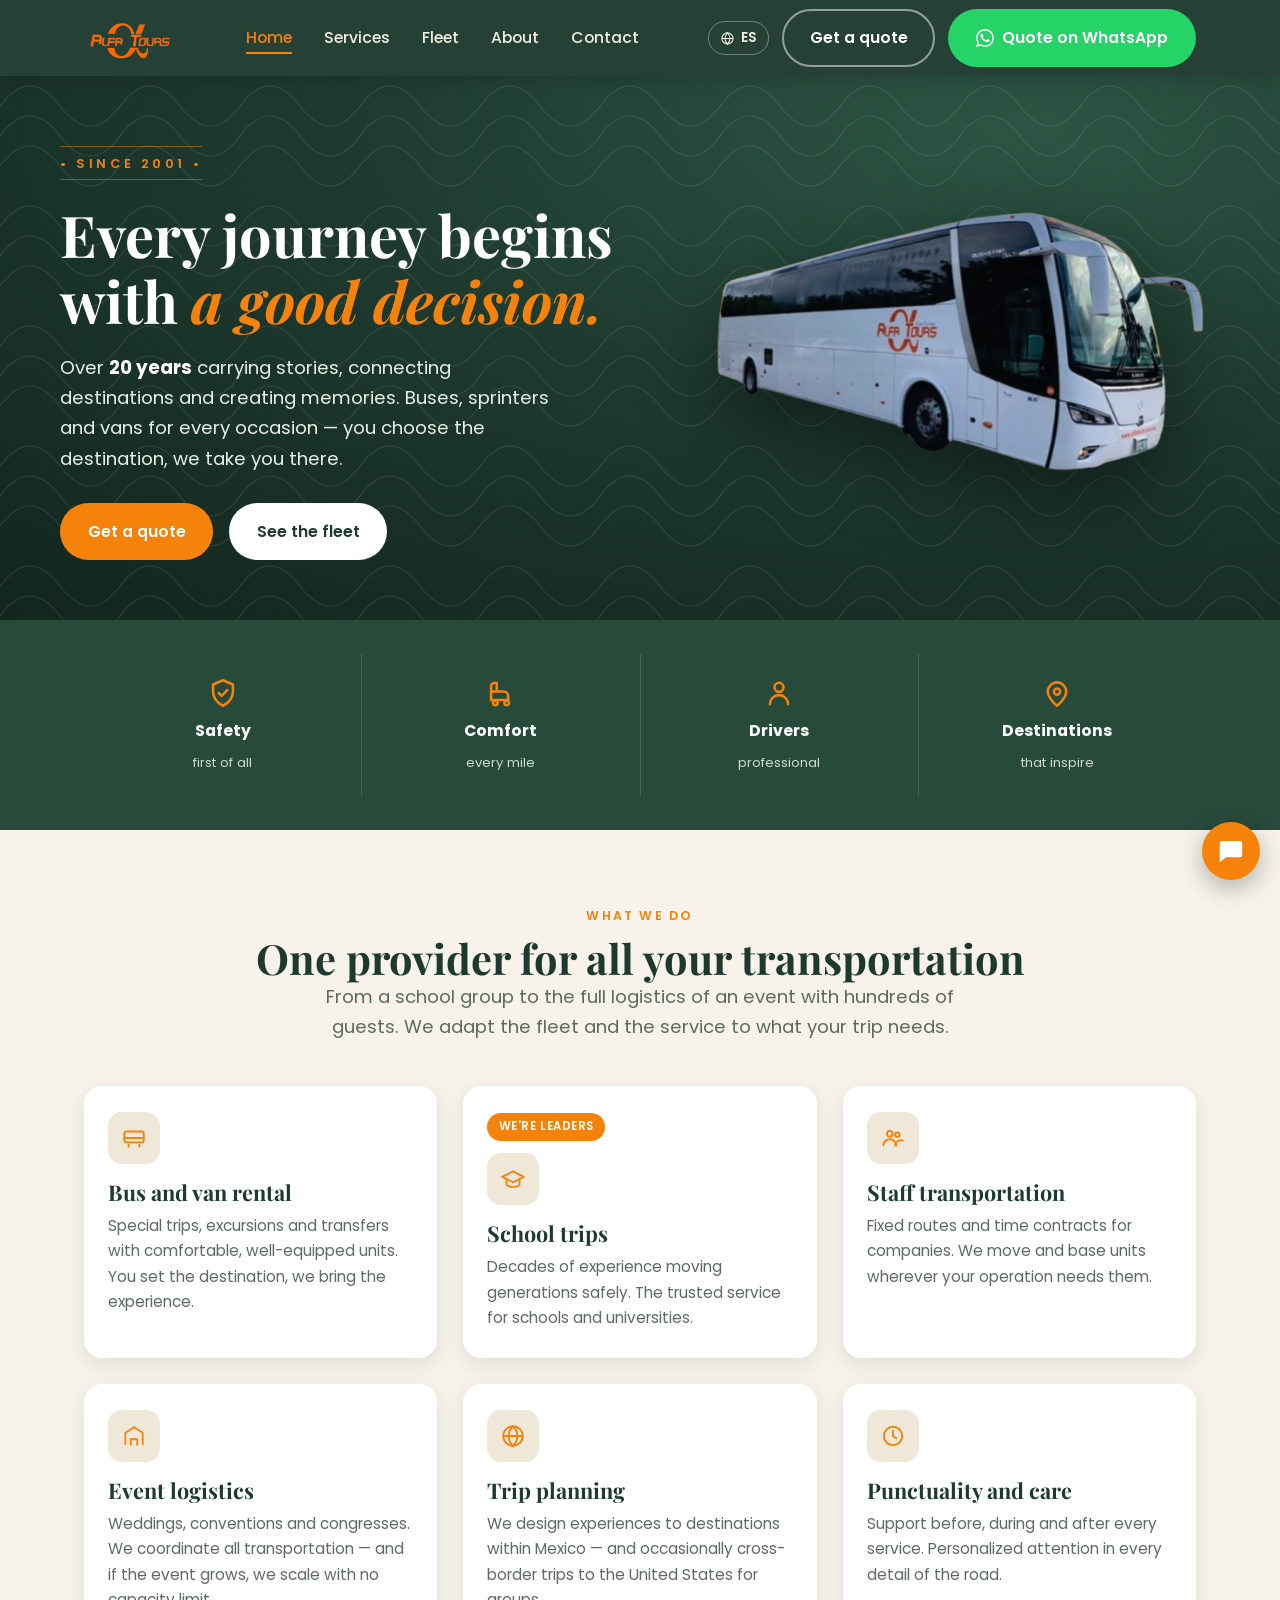
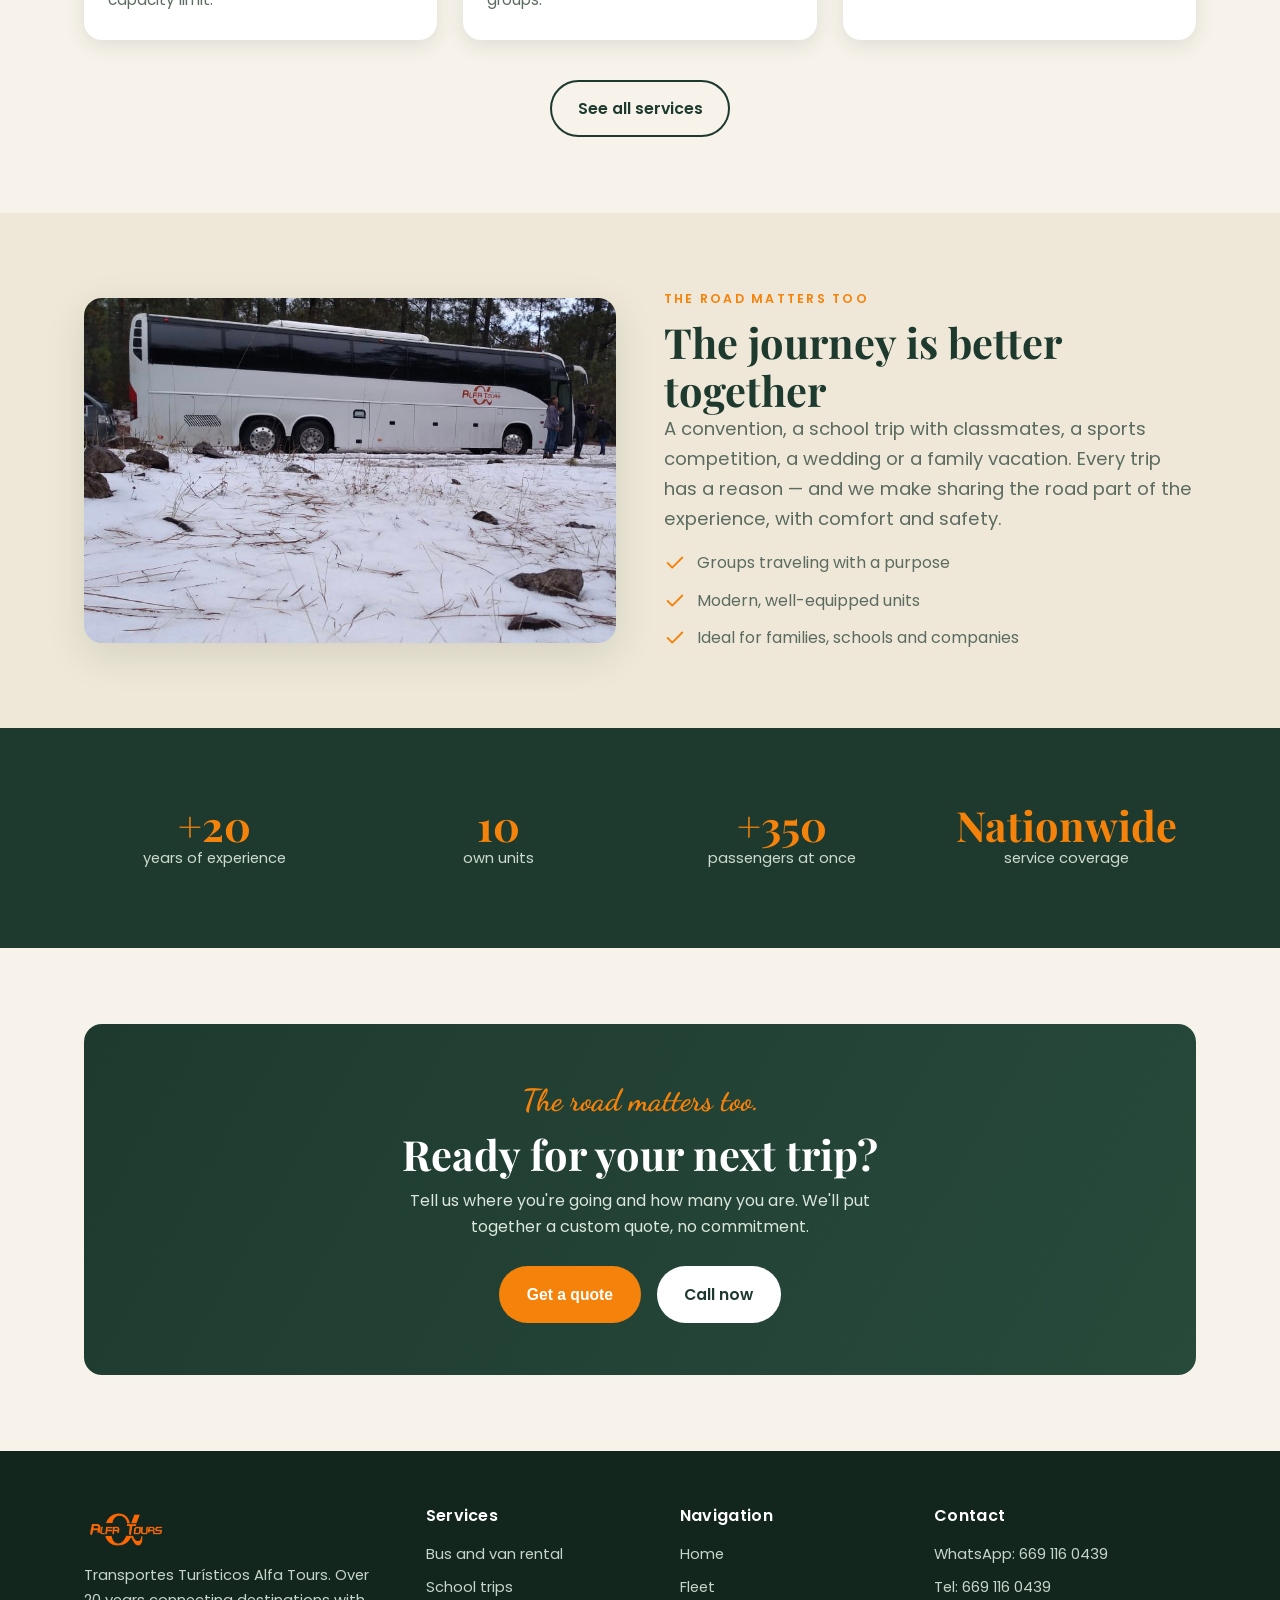
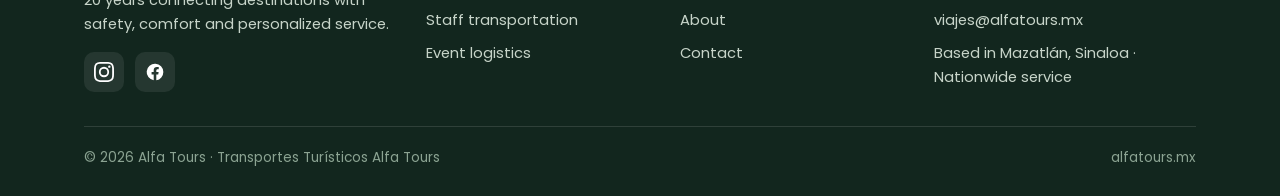
==== en/index.html @ e8067bbb "Versión en inglés del sitio con selector ES/EN y chatbot bilingüe" ====
<!DOCTYPE html>
<html lang="en">
<head>
<meta charset="UTF-8">
<meta name="viewport" content="width=device-width, initial-scale=1.0">
<title>Alfa Tours | Bus and van rental for trips across Mexico</title>
<meta name="description" content="Alfa Tours — over 20 years renting buses, sprinters and vans for special trips, school trips, events and staff transportation. Service across Mexico. Get a quote on WhatsApp.">
<meta name="keywords" content="bus rental, van rental, school trips, staff transportation, Mazatlán buses, tourist transport, event logistics">
<link rel="canonical" href="https://alfatours.mx/en/">
<link rel="alternate" hreflang="es" href="https://alfatours.mx/">
<link rel="alternate" hreflang="en" href="https://alfatours.mx/en/">
<link rel="alternate" hreflang="x-default" href="https://alfatours.mx/">
<meta property="og:title" content="Alfa Tours | Tourist transport and bus rental">
<meta property="og:description" content="Over 20 years carrying stories, connecting destinations and creating memories. Buses, sprinters and vans for every occasion.">
<meta property="og:type" content="website">
<meta property="og:url" content="https://alfatours.mx/en/">
<meta property="og:image" content="https://alfatours.mx/img/logo.png">
<link rel="icon" href="../img/favicon.svg" type="image/svg+xml">
<link rel="preconnect" href="https://fonts.googleapis.com">
<link rel="preconnect" href="https://fonts.gstatic.com" crossorigin>
<link href="https://fonts.googleapis.com/css2?family=Playfair+Display:ital,wght@0,500;0,700;0,800;1,600&family=Poppins:wght@400;500;600;700&family=Dancing+Script:wght@600;700&display=swap" rel="stylesheet">
<link rel="stylesheet" href="../css/styles.css">
<script type="application/ld+json">
{
  "@context":"https://schema.org",
  "@type":"TravelAgency",
  "name":"Alfa Tours",
  "alternateName":"Transportes Turísticos Alfa Tours",
  "url":"https://alfatours.mx/en/",
  "logo":"https://alfatours.mx/img/logo.png",
  "image":"https://alfatours.mx/img/logo.png",
  "description":"Bus, sprinter and van rental for special trips, school trips, events and staff transportation. Service across Mexico.",
  "telephone":"+52-669-116-0439",
  "foundingDate":"2001",
  "areaServed":"MX",
  "inLanguage":"en",
  "address":{"@type":"PostalAddress","addressLocality":"Mazatlán","addressRegion":"Sinaloa","addressCountry":"MX"},
  "sameAs":["https://www.instagram.com/viajesalfatours/","https://www.facebook.com/alfatoursmazatlan/"]
}
</script>
</head>
<body>

<!-- ================= HEADER ================= -->
<header class="header">
  <div class="container nav">
    <a href="index.html" class="nav__logo"><img src="../img/logo.png" alt="Alfa Tours"></a>
    <ul class="nav__links">
      <li><a href="index.html" class="active">Home</a></li>
      <li><a href="services.html">Services</a></li>
      <li><a href="fleet.html">Fleet</a></li>
      <li><a href="about.html">About</a></li>
      <li><a href="contact.html">Contact</a></li>
    </ul>
    <div class="nav__cta">
      <a href="../index.html" class="nav__lang" hreflang="es" aria-label="Cambiar a español"><svg viewBox="0 0 24 24"><circle cx="12" cy="12" r="9"/><path d="M3 12h18M12 3c2.5 2.4 4 5.6 4 9s-1.5 6.6-4 9c-2.5-2.4-4-5.6-4-9s1.5-6.6 4-9z" stroke-linejoin="round"/></svg> ES</a>
      <a href="contact.html#quote" class="btn btn--ghost" style="color:#fff;border-color:rgba(255,255,255,.5)">Get a quote</a>
      <a href="#" class="btn btn--wa" data-af-cotizar>
        <svg viewBox="0 0 24 24" fill="currentColor"><path d="M.057 24l1.687-6.163a11.867 11.867 0 01-1.587-5.945C.16 5.335 5.495 0 12.05 0a11.82 11.82 0 018.413 3.488 11.82 11.82 0 013.48 8.414c-.003 6.557-5.338 11.892-11.893 11.892a11.9 11.9 0 01-5.688-1.448L.057 24zm6.597-3.807c1.676.995 3.276 1.591 5.392 1.592 5.448 0 9.886-4.434 9.889-9.885.002-5.462-4.415-9.89-9.881-9.892-5.452 0-9.887 4.434-9.889 9.884a9.86 9.86 0 001.599 5.379l-.999 3.648 3.9-1.026zm11.387-5.464c-.074-.124-.272-.198-.57-.347-.297-.149-1.758-.868-2.031-.967-.272-.099-.47-.149-.669.149-.198.297-.767.967-.94 1.165-.173.198-.347.223-.644.074-.297-.149-1.255-.462-2.39-1.475-.883-.788-1.48-1.761-1.653-2.059-.173-.297-.018-.458.13-.606.134-.133.297-.347.446-.521.151-.172.2-.296.3-.495.099-.198.05-.372-.025-.521-.075-.148-.669-1.611-.916-2.206-.242-.579-.487-.501-.669-.51l-.57-.01c-.198 0-.52.074-.792.372-.272.297-1.04 1.016-1.04 2.479 0 1.462 1.065 2.875 1.213 3.074.149.198 2.095 3.2 5.076 4.487.709.306 1.263.489 1.694.626.712.226 1.36.194 1.872.118.571-.085 1.758-.719 2.006-1.413.248-.694.248-1.29.173-1.414z"/></svg>
        Quote on WhatsApp
      </a>
    </div>
    <button class="nav__toggle" aria-label="Menu"><span></span><span></span><span></span></button>
  </div>
</header>

<!-- ================= HERO ================= -->
<section class="hero">
  <div class="hero__topo"></div>
  <div class="container hero__inner">
    <div class="hero__text">
      <span class="hero__since">• SINCE 2001 •</span>
      <h1>Every journey begins with <em>a good decision.</em></h1>
      <p class="hero__desc">Over <b>20 years</b> carrying stories, connecting destinations and creating memories. Buses, sprinters and vans for every occasion — you choose the destination, we take you there.</p>
      <div class="hero__cta">
        <a href="#" class="btn btn--primary" data-af-cotizar>Get a quote</a>
        <a href="fleet.html" class="btn btn--light">See the fleet</a>
      </div>
    </div>
    <div class="hero__img">
      <img src="../img/mercedes-side.png" alt="Alfa Tours Mercedes-Benz Gran Turismo coach">
    </div>
  </div>
</section>

<!-- ================= PILLARS ================= -->
<section class="pillars">
  <div class="container">
    <div class="pillars__grid">
      <div class="pillar">
        <svg viewBox="0 0 24 24" fill="none" stroke-width="1.8"><path d="M12 3l7 3v5c0 4.5-3 8-7 10-4-2-7-5.5-7-10V6l7-3z" stroke-linejoin="round"/><path d="M9 12l2 2 4-4" stroke-linecap="round" stroke-linejoin="round"/></svg>
        <b>Safety</b><span>first of all</span>
      </div>
      <div class="pillar">
        <svg viewBox="0 0 24 24" fill="none" stroke-width="1.8"><path d="M5 11V7a2 2 0 012-2h2v6M5 11h9a3 3 0 013 3v3H5v-6z" stroke-linejoin="round"/><circle cx="8" cy="19" r="1.6"/><circle cx="16" cy="19" r="1.6"/></svg>
        <b>Comfort</b><span>every mile</span>
      </div>
      <div class="pillar">
        <svg viewBox="0 0 24 24" fill="none" stroke-width="1.8"><circle cx="12" cy="8" r="3.2"/><path d="M5.5 20a6.5 6.5 0 0113 0" stroke-linecap="round"/></svg>
        <b>Drivers</b><span>professional</span>
      </div>
      <div class="pillar">
        <svg viewBox="0 0 24 24" fill="none" stroke-width="1.8"><path d="M12 21s-6.5-5.2-6.5-10A6.5 6.5 0 0112 4.5 6.5 6.5 0 0118.5 11c0 4.8-6.5 10-6.5 10z" stroke-linejoin="round"/><circle cx="12" cy="11" r="2.2"/></svg>
        <b>Destinations</b><span>that inspire</span>
      </div>
    </div>
  </div>
</section>

<!-- ================= SERVICES ================= -->
<section class="section">
  <div class="container">
    <div class="center" style="margin-bottom:44px">
      <span class="eyebrow">What we do</span>
      <h2>One provider for all your transportation</h2>
      <p class="lead">From a school group to the full logistics of an event with hundreds of guests. We adapt the fleet and the service to what your trip needs.</p>
    </div>
    <div class="grid grid--3">
      <article class="card">
        <div class="card__body">
          <div class="card__icon"><svg viewBox="0 0 24 24" fill="none" stroke-width="1.7"><rect x="3" y="6" width="18" height="10" rx="2"/><path d="M3 12h18M7 20v-2M17 20v-2" stroke-linecap="round"/></svg></div>
          <h3>Bus and van rental</h3>
          <p>Special trips, excursions and transfers with comfortable, well-equipped units. You set the destination, we bring the experience.</p>
        </div>
      </article>
      <article class="card">
        <div class="card__body">
          <span class="card__tag">We're leaders</span>
          <div class="card__icon"><svg viewBox="0 0 24 24" fill="none" stroke-width="1.7"><path d="M22 10L12 5 2 10l10 5 10-5z" stroke-linejoin="round"/><path d="M6 12v5c0 1 2.7 2.5 6 2.5s6-1.5 6-2.5v-5" stroke-linecap="round"/></svg></div>
          <h3>School trips</h3>
          <p>Decades of experience moving generations safely. The trusted service for schools and universities.</p>
        </div>
      </article>
      <article class="card">
        <div class="card__body">
          <div class="card__icon"><svg viewBox="0 0 24 24" fill="none" stroke-width="1.7"><circle cx="9" cy="8" r="2.6"/><circle cx="16" cy="9" r="2.1"/><path d="M3 19a6 6 0 0112 0M14 19a5 5 0 017-4.6" stroke-linecap="round"/></svg></div>
          <h3>Staff transportation</h3>
          <p>Fixed routes and time contracts for companies. We move and base units wherever your operation needs them.</p>
        </div>
      </article>
      <article class="card">
        <div class="card__body">
          <div class="card__icon"><svg viewBox="0 0 24 24" fill="none" stroke-width="1.7"><path d="M4 20V9l8-5 8 5v11" stroke-linejoin="round"/><path d="M9 20v-5h6v5M12 4v0" stroke-linecap="round"/></svg></div>
          <h3>Event logistics</h3>
          <p>Weddings, conventions and congresses. We coordinate all transportation — and if the event grows, we scale with no capacity limit.</p>
        </div>
      </article>
      <article class="card">
        <div class="card__body">
          <div class="card__icon"><svg viewBox="0 0 24 24" fill="none" stroke-width="1.7"><circle cx="12" cy="12" r="9"/><path d="M3 12h18M12 3c2.6 2.4 4 5.6 4 9s-1.4 6.6-4 9c-2.6-2.4-4-5.6-4-9s1.4-6.6 4-9z" stroke-linejoin="round"/></svg></div>
          <h3>Trip planning</h3>
          <p>We design experiences to destinations within Mexico — and occasionally cross-border trips to the United States for groups.</p>
        </div>
      </article>
      <article class="card">
        <div class="card__body">
          <div class="card__icon"><svg viewBox="0 0 24 24" fill="none" stroke-width="1.7"><circle cx="12" cy="12" r="8.5"/><path d="M12 7v5l3 2" stroke-linecap="round"/></svg></div>
          <h3>Punctuality and care</h3>
          <p>Support before, during and after every service. Personalized attention in every detail of the road.</p>
        </div>
      </article>
    </div>
    <div class="center" style="margin-top:40px">
      <a href="services.html" class="btn btn--ghost">See all services</a>
    </div>
  </div>
</section>

<!-- ================= SPLIT EXPERIENCE ================= -->
<section class="section bg-crema">
  <div class="container split">
    <div class="split__media"><img src="../img/coach-snow.jpg" alt="Alfa Tours coach on a mountain trip"></div>
    <div>
      <span class="eyebrow">The road matters too</span>
      <h2>The journey is better together</h2>
      <p class="lead">A convention, a school trip with classmates, a sports competition, a wedding or a family vacation. Every trip has a reason — and we make sharing the road part of the experience, with comfort and safety.</p>
      <ul class="checks">
        <li><svg viewBox="0 0 24 24" fill="none" stroke-width="2"><path d="M20 6L9 17l-5-5" stroke-linecap="round" stroke-linejoin="round"/></svg> Groups traveling with a purpose</li>
        <li><svg viewBox="0 0 24 24" fill="none" stroke-width="2"><path d="M20 6L9 17l-5-5" stroke-linecap="round" stroke-linejoin="round"/></svg> Modern, well-equipped units</li>
        <li><svg viewBox="0 0 24 24" fill="none" stroke-width="2"><path d="M20 6L9 17l-5-5" stroke-linecap="round" stroke-linejoin="round"/></svg> Ideal for families, schools and companies</li>
      </ul>
    </div>
  </div>
</section>

<!-- ================= STATS ================= -->
<section class="section bg-verde">
  <div class="container stats">
    <div class="stat"><b>+20</b><span>years of experience</span></div>
    <div class="stat"><b>10</b><span>own units</span></div>
    <div class="stat"><b>+350</b><span>passengers at once</span></div>
    <div class="stat"><b>Nationwide</b><span>service coverage</span></div>
  </div>
</section>

<!-- ================= CTA ================= -->
<section class="section">
  <div class="container">
    <div class="cta-band">
      <span class="script">The road matters too.</span>
      <h2 style="margin-top:.3rem">Ready for your next trip?</h2>
      <p>Tell us where you're going and how many you are. We'll put together a custom quote, no commitment.</p>
      <div class="hero__cta">
        <button type="button" class="btn btn--primary" data-af-cotizar>Get a quote</button>
        <a href="tel:+526691160439" class="btn btn--light">Call now</a>
      </div>
    </div>
  </div>
</section>

<!-- ================= FOOTER ================= -->
<footer class="footer">
  <div class="container">
    <div class="footer__grid">
      <div>
        <img src="../img/logo.png" alt="Alfa Tours">
        <p>Transportes Turísticos Alfa Tours. Over 20 years connecting destinations with safety, comfort and personalized service.</p>
        <div class="footer__socials">
          <a href="https://www.instagram.com/viajesalfatours/" target="_blank" rel="noopener" aria-label="Instagram"><svg viewBox="0 0 24 24"><path d="M12 2.163c3.204 0 3.584.012 4.85.07 3.252.148 4.771 1.691 4.919 4.919.058 1.265.069 1.645.069 4.849 0 3.205-.012 3.584-.069 4.849-.149 3.225-1.664 4.771-4.919 4.919-1.266.058-1.644.07-4.85.07-3.204 0-3.584-.012-4.849-.07-3.26-.149-4.771-1.699-4.919-4.92-.058-1.265-.07-1.644-.07-4.849 0-3.204.013-3.583.07-4.849.149-3.227 1.664-4.771 4.919-4.919 1.266-.057 1.645-.069 4.849-.069zm0-2.163C8.741 0 8.332.014 7.052.072 2.695.272.273 2.69.073 7.052.014 8.333 0 8.741 0 12c0 3.259.014 3.668.072 4.948.2 4.358 2.618 6.78 6.98 6.98C8.333 23.986 8.741 24 12 24c3.259 0 3.668-.014 4.948-.072 4.354-.2 6.782-2.618 6.979-6.98.059-1.28.073-1.689.073-4.948 0-3.259-.014-3.667-.072-4.947-.196-4.354-2.617-6.78-6.979-6.98C15.668.014 15.259 0 12 0zm0 5.838a6.162 6.162 0 100 12.324 6.162 6.162 0 000-12.324zM12 16a4 4 0 110-8 4 4 0 010 8zm6.406-11.845a1.44 1.44 0 100 2.881 1.44 1.44 0 000-2.881z"/></svg></a>
          <a href="https://www.facebook.com/alfatoursmazatlan/" target="_blank" rel="noopener" aria-label="Facebook"><svg viewBox="0 0 24 24"><path d="M22 12a10 10 0 10-11.56 9.88v-6.99H7.9V12h2.54V9.8c0-2.5 1.49-3.89 3.78-3.89 1.09 0 2.24.2 2.24.2v2.46h-1.26c-1.24 0-1.63.77-1.63 1.56V12h2.78l-.44 2.89h-2.34v6.99A10 10 0 0022 12z"/></svg></a>
        </div>
      </div>
      <div>
        <h4>Services</h4>
        <ul>
          <li><a href="services.html">Bus and van rental</a></li>
          <li><a href="services.html">School trips</a></li>
          <li><a href="services.html">Staff transportation</a></li>
          <li><a href="services.html">Event logistics</a></li>
        </ul>
      </div>
      <div>
        <h4>Navigation</h4>
        <ul>
          <li><a href="index.html">Home</a></li>
          <li><a href="fleet.html">Fleet</a></li>
          <li><a href="about.html">About</a></li>
          <li><a href="contact.html">Contact</a></li>
        </ul>
      </div>
      <div>
        <h4>Contact</h4>
        <ul>
          <li><a href="https://wa.me/526691160439" target="_blank" rel="noopener">WhatsApp: 669 116 0439</a></li>
          <li><a href="tel:+526691160439">Tel: 669 116 0439</a></li>
          <li><a href="mailto:viajes@alfatours.mx">viajes@alfatours.mx</a></li>
          <li>Based in Mazatlán, Sinaloa · Nationwide service</li>
        </ul>
      </div>
    </div>
    <div class="footer__bottom">
      <span>© <span class="js-year">2026</span> Alfa Tours · Transportes Turísticos Alfa Tours</span>
      <span>alfatours.mx</span>
    </div>
  </div>
</footer>

<a href="https://wa.me/526691160439?text=Hi%20Alfa%20Tours%2C%20I%20would%20like%20a%20quote" class="wa-float" target="_blank" rel="noopener" aria-label="WhatsApp">
  <svg viewBox="0 0 24 24"><path d="M.057 24l1.687-6.163a11.867 11.867 0 01-1.587-5.945C.16 5.335 5.495 0 12.05 0a11.82 11.82 0 018.413 3.488 11.82 11.82 0 013.48 8.414c-.003 6.557-5.338 11.892-11.893 11.892a11.9 11.9 0 01-5.688-1.448L.057 24zm6.597-3.807c1.676.995 3.276 1.591 5.392 1.592 5.448 0 9.886-4.434 9.889-9.885.002-5.462-4.415-9.89-9.881-9.892-5.452 0-9.887 4.434-9.889 9.884a9.86 9.86 0 001.599 5.379l-.999 3.648 3.9-1.026zm11.387-5.464c-.074-.124-.272-.198-.57-.347-.297-.149-1.758-.868-2.031-.967-.272-.099-.47-.149-.669.149-.198.297-.767.967-.94 1.165-.173.198-.347.223-.644.074-.297-.149-1.255-.462-2.39-1.475-.883-.788-1.48-1.761-1.653-2.059-.173-.297-.018-.458.13-.606.134-.133.297-.347.446-.521.151-.172.2-.296.3-.495.099-.198.05-.372-.025-.521-.075-.148-.669-1.611-.916-2.206-.242-.579-.487-.501-.669-.51l-.57-.01c-.198 0-.52.074-.792.372-.272.297-1.04 1.016-1.04 2.479 0 1.462 1.065 2.875 1.213 3.074.149.198 2.095 3.2 5.076 4.487.709.306 1.263.489 1.694.626.712.226 1.36.194 1.872.118.571-.085 1.758-.719 2.006-1.413.248-.694.248-1.29.173-1.414z"/></svg>
</a>

<script src="../js/main.js"></script>
</body>
</html>
---- css/styles.css ----
/* =========================================================
   ALFA TOURS — Hoja de estilos principal
   Paleta: Verde bosque + Crema + Naranja (acento)
   ========================================================= */

:root{
  --verde:      #1E3A2F;   /* verde bosque principal */
  --verde-2:    #274a3b;   /* verde secundario */
  --verde-3:    #12261e;   /* verde muy oscuro (footer) */
  --naranja:    #F5820A;   /* naranja de marca (logo) */
  --naranja-2:  #d96f00;   /* naranja hover */
  --crema:      #F7F3EA;   /* crema/hueso fondo */
  --crema-2:    #efe8d8;   /* crema más cálido */
  --tinta:      #23291f;   /* texto principal */
  --gris:       #5c6b60;   /* texto secundario */
  --blanco:     #ffffff;
  --sombra:     0 12px 40px rgba(18,38,30,.12);
  --sombra-sm:  0 6px 20px rgba(18,38,30,.10);
  --radio:      18px;
  --radio-sm:   12px;
  --ancho:      1160px;
  --serif:      "Playfair Display", Georgia, serif;
  --sans:       "Poppins", system-ui, -apple-system, "Segoe UI", sans-serif;
  --script:     "Dancing Script", cursive;
}

*{box-sizing:border-box;margin:0;padding:0}
html{scroll-behavior:smooth}
body{
  font-family:var(--sans);
  color:var(--tinta);
  background:var(--crema);
  line-height:1.65;
  font-size:16px;
  -webkit-font-smoothing:antialiased;
}
img{max-width:100%;display:block}
a{color:inherit;text-decoration:none}

h1,h2,h3,h4{font-family:var(--serif);line-height:1.15;font-weight:700;color:var(--verde)}
h1{font-size:clamp(2.1rem,5vw,3.6rem)}
h2{font-size:clamp(1.7rem,3.6vw,2.6rem)}
h3{font-size:1.35rem}
p{margin-bottom:1rem}
.container{max-width:var(--ancho);margin:0 auto;padding:0 24px}
.section{padding:76px 0}
.section--tight{padding:52px 0}
.center{text-align:center}
.lead{font-size:1.14rem;color:var(--gris);max-width:60ch}
.center .lead{margin-left:auto;margin-right:auto}
.eyebrow{
  font-family:var(--sans);font-weight:600;letter-spacing:.18em;text-transform:uppercase;
  font-size:.78rem;color:var(--naranja);margin-bottom:.5rem;display:block;
}
.script{font-family:var(--script);color:var(--naranja);font-size:1.9rem;font-weight:700}
.orange{color:var(--naranja)}

/* ---------- Botones ---------- */
.btn{
  display:inline-flex;align-items:center;gap:.55rem;
  font-weight:600;font-size:.98rem;
  padding:.85rem 1.6rem;border-radius:999px;border:2px solid transparent;
  cursor:pointer;transition:.2s ease;white-space:nowrap;
}
.btn--primary{background:var(--naranja);color:#fff}
.btn--primary:hover{background:var(--naranja-2);transform:translateY(-2px)}
.btn--ghost{background:transparent;color:var(--verde);border-color:var(--verde)}
.btn--ghost:hover{background:var(--verde);color:#fff}
.btn--light{background:#fff;color:var(--verde)}
.btn--light:hover{background:var(--crema-2)}
.btn--wa{background:#25D366;color:#fff}
.btn--wa:hover{background:#1eb457;transform:translateY(-2px)}
.btn svg{width:18px;height:18px}

/* ---------- Header ---------- */
.header{
  position:sticky;top:0;z-index:50;background:rgba(30,58,47,.97);
  backdrop-filter:blur(6px);box-shadow:0 2px 18px rgba(0,0,0,.16);
}
.nav{display:flex;align-items:center;justify-content:space-between;height:76px}
.nav__logo img{height:44px;width:auto}
.nav__links{display:flex;align-items:center;gap:2rem;list-style:none}
.nav__links a{color:#f3efe4;font-weight:500;font-size:.98rem;transition:.2s;position:relative}
.nav__links a:hover,.nav__links a.active{color:var(--naranja)}
.nav__links a.active::after{
  content:"";position:absolute;left:0;bottom:-6px;width:100%;height:2px;background:var(--naranja)
}
.nav__cta{display:flex;align-items:center;gap:.8rem}
.nav__toggle{display:none;background:none;border:0;cursor:pointer;padding:6px}
.nav__toggle span{display:block;width:26px;height:3px;background:#fff;margin:5px 0;border-radius:2px;transition:.3s}
.nav__lang{display:inline-flex;align-items:center;gap:.35rem;color:#f3efe4;font-weight:600;
  font-size:.82rem;letter-spacing:.04em;border:1px solid rgba(255,255,255,.35);
  border-radius:999px;padding:.3rem .66rem;transition:.2s;white-space:nowrap}
.nav__lang:hover{color:var(--naranja);border-color:var(--naranja)}
.nav__lang svg{width:15px;height:15px;fill:none;stroke:currentColor;stroke-width:1.7}

/* ---------- Hero ---------- */
.hero{
  position:relative;overflow:hidden;color:#fff;
  background:radial-gradient(120% 120% at 80% 10%, #2c5544 0%, var(--verde) 45%, var(--verde-3) 100%);
}
.hero__topo{position:absolute;inset:0;opacity:.10;
  background-image:url("data:image/svg+xml,%3Csvg xmlns='http://www.w3.org/2000/svg' width='120' height='120'%3E%3Cpath d='M0 60 Q30 20 60 60 T120 60' fill='none' stroke='%23ffffff' stroke-width='1.2'/%3E%3Cpath d='M0 90 Q30 50 60 90 T120 90' fill='none' stroke='%23ffffff' stroke-width='1.2'/%3E%3Cpath d='M0 30 Q30 -10 60 30 T120 30' fill='none' stroke='%23ffffff' stroke-width='1.2'/%3E%3C/svg%3E");
}
.hero__inner{position:relative;display:grid;grid-template-columns:1.05fr .95fr;gap:40px;align-items:center;
  padding:70px 0 60px}
.hero h1{color:#fff}
.hero h1 em{font-style:italic;color:var(--naranja)}
.hero__desc{font-size:1.15rem;color:#e6efe8;max-width:46ch;margin:1.2rem 0 1.8rem}
.hero__desc b{color:#fff}
.hero__cta{display:flex;gap:1rem;flex-wrap:wrap}
.hero__since{display:inline-block;letter-spacing:.28em;font-size:.8rem;font-weight:600;
  color:var(--naranja);border-top:1px solid rgba(245,130,10,.5);border-bottom:1px solid rgba(245,130,10,.5);
  padding:.35rem 0;margin-bottom:1.3rem}
.hero__img{position:relative}
.hero__img img{filter:drop-shadow(0 30px 40px rgba(0,0,0,.45));animation:float 6s ease-in-out infinite}
@keyframes float{0%,100%{transform:translateY(0)}50%{transform:translateY(-12px)}}

/* ---------- Pilares ---------- */
.pillars{background:var(--verde-2);color:#fff;padding:34px 0}
.pillars__grid{display:grid;grid-template-columns:repeat(4,1fr);gap:1px;background:rgba(255,255,255,.14)}
.pillar{background:var(--verde-2);padding:22px 20px;display:flex;flex-direction:column;align-items:center;text-align:center;gap:.5rem}
.pillar svg{width:34px;height:34px;stroke:var(--naranja)}
.pillar b{font-size:.98rem}
.pillar span{font-size:.82rem;color:#cddace}

/* ---------- Tarjetas de servicios ---------- */
.grid{display:grid;gap:26px}
.grid--3{grid-template-columns:repeat(3,1fr)}
.grid--2{grid-template-columns:repeat(2,1fr)}
.card{background:#fff;border-radius:var(--radio);box-shadow:var(--sombra-sm);overflow:hidden;
  transition:.25s;display:flex;flex-direction:column}
.card:hover{transform:translateY(-6px);box-shadow:var(--sombra)}
.card__body{padding:26px 24px 28px}
.card__icon{width:52px;height:52px;border-radius:14px;background:var(--crema-2);
  display:flex;align-items:center;justify-content:center;margin-bottom:16px}
.card__icon svg{width:26px;height:26px;stroke:var(--naranja)}
.card h3{margin-bottom:.5rem}
.card p{color:var(--gris);font-size:.96rem;margin-bottom:0}
.card__tag{display:inline-block;background:var(--naranja);color:#fff;font-size:.72rem;font-weight:600;
  letter-spacing:.05em;text-transform:uppercase;padding:.28rem .7rem;border-radius:999px;margin-bottom:.8rem}

/* ---------- Flota ---------- */
.fleet-cat{margin-bottom:56px}
.fleet-cat__head{display:flex;align-items:baseline;gap:1rem;flex-wrap:wrap;margin-bottom:26px;
  border-bottom:2px solid var(--crema-2);padding-bottom:12px}
.fleet-cat__head h2{color:var(--verde)}
.fleet-cat__head span{color:var(--gris);font-size:.95rem}
.unit{background:#fff;border-radius:var(--radio);box-shadow:var(--sombra-sm);overflow:hidden;transition:.25s}
.unit:hover{transform:translateY(-6px);box-shadow:var(--sombra)}
.unit__img{background:linear-gradient(160deg,#eef2ec,#dfe7de);display:flex;align-items:center;justify-content:center;
  height:190px;padding:14px}
.unit__img img{max-height:100%;width:auto;object-fit:contain}
.unit__img--cover img{width:100%;height:100%;object-fit:cover}
.unit__img--cover{padding:0}
.unit__body{padding:18px 20px 22px}
.unit__body h3{font-size:1.15rem;margin-bottom:.2rem}
.unit__seats{display:inline-flex;align-items:center;gap:.4rem;color:var(--naranja);font-weight:600;font-size:.9rem}
.unit__seats svg{width:16px;height:16px;stroke:var(--naranja)}
.unit p{color:var(--gris);font-size:.9rem;margin:.4rem 0 0}

/* ---------- Bloque CTA ---------- */
.cta-band{background:linear-gradient(120deg,var(--verde),var(--verde-2));color:#fff;text-align:center;border-radius:var(--radio);
  padding:52px 30px;position:relative;overflow:hidden}
.cta-band h2{color:#fff}
.cta-band p{color:#dbe6dd;max-width:52ch;margin:.6rem auto 1.6rem}
.cta-band .hero__cta{justify-content:center}

/* ---------- Split (imagen + texto) ---------- */
.split{display:grid;grid-template-columns:1fr 1fr;gap:48px;align-items:center}
.split__media{border-radius:var(--radio);overflow:hidden;box-shadow:var(--sombra)}
.split__media img{width:100%;height:100%;object-fit:cover;min-height:320px}
.split--alt .split__media{order:2}

/* ---------- Franja de secciones alternas ---------- */
.bg-crema{background:var(--crema-2)}
.bg-verde{background:var(--verde);color:#fff}
.bg-verde h2,.bg-verde h3{color:#fff}
.bg-verde .lead{color:#d3e0d5}

/* ---------- Lista con check ---------- */
.checks{list-style:none;display:grid;gap:.7rem;margin-top:1rem}
.checks li{display:flex;gap:.7rem;align-items:flex-start;color:var(--gris)}
.checks svg{width:22px;height:22px;stroke:var(--naranja);flex-shrink:0;margin-top:2px}

/* ---------- Números / stats ---------- */
.stats{display:grid;grid-template-columns:repeat(4,1fr);gap:24px;text-align:center}
.stat b{font-family:var(--serif);font-size:2.6rem;color:var(--naranja);display:block;line-height:1}
.stat span{font-size:.92rem;color:var(--gris)}
.bg-verde .stat span{color:#cddace}

/* ---------- Contacto ---------- */
.contact-grid{display:grid;grid-template-columns:1fr 1fr;gap:40px}
.contact-card{background:#fff;border-radius:var(--radio);box-shadow:var(--sombra-sm);padding:30px}
.contact-item{display:flex;gap:1rem;align-items:flex-start;margin-bottom:1.4rem}
.contact-item svg{width:24px;height:24px;stroke:var(--naranja);flex-shrink:0;margin-top:3px}
.contact-item b{display:block;color:var(--verde)}
.contact-item a,.contact-item span{color:var(--gris);font-size:.96rem}
.contact-item a:hover{color:var(--naranja)}
.socials{display:flex;gap:.8rem;margin-top:.4rem}
.socials a{width:44px;height:44px;border-radius:12px;background:var(--verde);display:flex;align-items:center;justify-content:center;transition:.2s}
.socials a:hover{background:var(--naranja);transform:translateY(-3px)}
.socials svg{width:22px;height:22px;fill:#fff;stroke:none}

/* ---------- Footer ---------- */
.footer{background:var(--verde-3);color:#c7d4c9;padding:56px 0 26px;font-size:.92rem}
.footer__grid{display:grid;grid-template-columns:1.4fr 1fr 1fr 1.2fr;gap:36px;margin-bottom:34px}
.footer h4{color:#fff;font-family:var(--sans);font-size:1rem;font-weight:600;margin-bottom:1rem;letter-spacing:.02em}
.footer img{height:40px;margin-bottom:1rem}
.footer ul{list-style:none;display:grid;gap:.55rem}
.footer a:hover{color:var(--naranja)}
.footer__socials{display:flex;gap:.7rem;margin-top:1rem}
.footer__socials a{width:40px;height:40px;border-radius:10px;background:rgba(255,255,255,.08);display:flex;align-items:center;justify-content:center}
.footer__socials a:hover{background:var(--naranja)}
.footer__socials svg{width:20px;height:20px;fill:#fff}
.footer__bottom{border-top:1px solid rgba(255,255,255,.12);padding-top:20px;display:flex;justify-content:space-between;
  flex-wrap:wrap;gap:10px;color:#8ba392;font-size:.85rem}

/* ---------- WhatsApp flotante ---------- */
.wa-float{position:fixed;right:20px;bottom:20px;z-index:60;width:58px;height:58px;border-radius:50%;
  background:#25D366;display:flex;align-items:center;justify-content:center;box-shadow:0 8px 24px rgba(0,0,0,.28);
  transition:.2s}
.wa-float:hover{transform:scale(1.08)}
.wa-float svg{width:32px;height:32px;fill:#fff}

/* =========================================================
   COTIZADOR — Chatbot / asistente de cotización
   Widget conversacional con la marca Alfa Tours.
   Todo del lado del cliente (sin backend).
   ========================================================= */

/* Botón flotante convertido en lanzador del chat (naranja de marca) */
.af-launch{
  background:var(--naranja);
}
.af-launch:hover{background:var(--naranja-2)}
.af-launch svg{width:30px;height:30px;fill:#fff}

/* Contenedor general del chat (oculto por defecto) */
.af-chat{
  position:fixed;right:20px;bottom:88px;z-index:70;
  width:min(380px,calc(100vw - 32px));
  height:min(600px,calc(100vh - 130px));
  display:flex;flex-direction:column;
  background:var(--crema);border-radius:20px;overflow:hidden;
  box-shadow:0 24px 60px rgba(18,38,30,.32);
  font-family:var(--sans);
  /* animación de entrada */
  opacity:0;transform:translateY(16px) scale(.98);pointer-events:none;
  transition:opacity .22s ease, transform .22s ease;
}
.af-chat.af-open{opacity:1;transform:translateY(0) scale(1);pointer-events:auto}

/* Encabezado */
.af-head{
  background:linear-gradient(120deg,var(--verde),var(--verde-2));color:#fff;
  padding:14px 16px;display:flex;align-items:center;gap:12px;flex-shrink:0;
}
.af-head__avatar{
  width:42px;height:42px;border-radius:50%;background:var(--naranja);
  display:flex;align-items:center;justify-content:center;flex-shrink:0;
}
.af-head__avatar svg{width:24px;height:24px;fill:#fff}
.af-head__title{font-family:var(--serif);font-weight:700;font-size:1.05rem;line-height:1.1}
.af-head__sub{font-size:.74rem;color:#cfe0d4;display:flex;align-items:center;gap:5px}
.af-head__sub::before{content:"";width:7px;height:7px;border-radius:50%;background:#57d97e;display:inline-block}
.af-head__close{
  margin-left:auto;background:rgba(255,255,255,.14);border:0;color:#fff;
  width:32px;height:32px;border-radius:50%;cursor:pointer;font-size:1.2rem;line-height:1;
  display:flex;align-items:center;justify-content:center;transition:.2s;
}
.af-head__close:hover{background:rgba(255,255,255,.28)}

/* Zona de mensajes (scroll) */
.af-body{flex:1;overflow-y:auto;padding:16px 14px;display:flex;flex-direction:column;gap:10px}
.af-body::-webkit-scrollbar{width:7px}
.af-body::-webkit-scrollbar-thumb{background:rgba(30,58,47,.22);border-radius:10px}

/* Burbujas */
.af-msg{max-width:82%;padding:10px 14px;border-radius:16px;font-size:.92rem;line-height:1.5;word-wrap:break-word}
.af-msg--bot{background:#fff;color:var(--tinta);border-bottom-left-radius:5px;box-shadow:var(--sombra-sm);align-self:flex-start}
.af-msg--user{background:var(--verde);color:#fff;border-bottom-right-radius:5px;align-self:flex-end}
.af-msg small{display:block;color:var(--gris);font-size:.76rem;margin-top:3px}

/* Indicador "escribiendo" */
.af-typing{display:flex;gap:4px;align-self:flex-start;background:#fff;padding:12px 14px;border-radius:16px;border-bottom-left-radius:5px;box-shadow:var(--sombra-sm)}
.af-typing span{width:7px;height:7px;border-radius:50%;background:var(--gris);opacity:.5;animation:af-blink 1.2s infinite}
.af-typing span:nth-child(2){animation-delay:.2s}
.af-typing span:nth-child(3){animation-delay:.4s}
@keyframes af-blink{0%,60%,100%{opacity:.3;transform:translateY(0)}30%{opacity:1;transform:translateY(-3px)}}

/* Zona de entrada / opciones */
.af-input{border-top:1px solid var(--crema-2);background:#fff;padding:12px;flex-shrink:0}

/* Botones de opción (opción múltiple → dato normalizado) */
.af-options{display:flex;flex-wrap:wrap;gap:8px}
.af-opt{
  border:1.6px solid var(--verde);background:#fff;color:var(--verde);
  padding:.5rem .95rem;border-radius:999px;font-family:var(--sans);font-weight:600;
  font-size:.86rem;cursor:pointer;transition:.18s;
}
.af-opt:hover,.af-opt:focus-visible{background:var(--verde);color:#fff;outline:none}

/* Campo de texto / número / fecha + botón enviar */
.af-field{display:flex;gap:8px;align-items:center}
.af-field input{
  flex:1;border:1.6px solid var(--crema-2);border-radius:12px;padding:.6rem .8rem;
  font-family:var(--sans);font-size:.92rem;color:var(--tinta);background:var(--crema);min-width:0;
}
.af-field input:focus{outline:none;border-color:var(--naranja)}
.af-send{
  background:var(--naranja);border:0;border-radius:12px;width:44px;height:42px;flex-shrink:0;
  cursor:pointer;display:flex;align-items:center;justify-content:center;transition:.18s;
}
.af-send:hover{background:var(--naranja-2)}
.af-send svg{width:20px;height:20px;fill:#fff}

/* Barra de acciones secundarias (regresar) */
.af-actions{display:flex;justify-content:space-between;align-items:center;margin-top:10px;gap:8px}
.af-back{
  background:none;border:0;color:var(--gris);font-family:var(--sans);font-size:.82rem;
  cursor:pointer;display:inline-flex;align-items:center;gap:4px;padding:4px 2px;
}
.af-back:hover{color:var(--verde)}
.af-error{color:#c0392b;font-size:.8rem;margin-top:6px;min-height:1em}

/* Resumen final */
.af-summary{background:#fff;border-radius:14px;box-shadow:var(--sombra-sm);padding:6px 4px;margin-top:2px}
.af-summary__row{display:flex;justify-content:space-between;align-items:center;gap:10px;padding:8px 12px;border-bottom:1px solid var(--crema-2)}
.af-summary__row:last-child{border-bottom:0}
.af-summary__k{font-size:.72rem;color:var(--gris);text-transform:uppercase;letter-spacing:.04em}
.af-summary__v{font-weight:600;color:var(--verde);font-size:.9rem;text-align:right}
.af-summary__edit{background:none;border:0;color:var(--naranja);cursor:pointer;font-size:.78rem;font-weight:600;white-space:nowrap;padding:2px 4px}
.af-summary__edit:hover{text-decoration:underline}

/* Botón final Enviar por WhatsApp */
.af-wa{
  width:100%;background:#25D366;color:#fff;border:0;border-radius:12px;padding:.85rem;
  font-family:var(--sans);font-weight:600;font-size:.98rem;cursor:pointer;
  display:flex;align-items:center;justify-content:center;gap:.5rem;transition:.18s;margin-top:10px;
}
.af-wa:hover{background:#1eb457}
.af-wa svg{width:20px;height:20px;fill:#fff}
.af-restart{width:100%;background:none;border:0;color:var(--gris);font-family:var(--sans);font-size:.82rem;cursor:pointer;margin-top:8px;padding:4px}
.af-restart:hover{color:var(--verde)}

/* Accesibilidad: respeta reduce-motion */
@media(prefers-reduced-motion:reduce){
  .af-chat,.af-typing span{transition:none;animation:none}
}
@media(max-width:520px){
  .af-chat{right:8px;left:8px;width:auto;bottom:82px;height:calc(100vh - 110px)}
}

/* ---------- Page hero (interiores) ---------- */
.pagehero{background:linear-gradient(120deg,var(--verde),var(--verde-3));color:#fff;padding:64px 0 56px;text-align:center}
.pagehero h1{color:#fff}
.pagehero p{color:#d3e0d5;max-width:60ch;margin:.6rem auto 0}
.breadcrumb{font-size:.82rem;color:var(--naranja);letter-spacing:.08em;text-transform:uppercase;margin-bottom:.6rem}

/* ---------- Responsivo ---------- */
@media(max-width:980px){
  .hero__inner{grid-template-columns:1fr;text-align:center}
  .hero__cta{justify-content:center}
  .hero__desc{margin-left:auto;margin-right:auto}
  .hero__img{max-width:520px;margin:0 auto}
  .grid--3{grid-template-columns:repeat(2,1fr)}
  .footer__grid{grid-template-columns:1fr 1fr}
  .split{grid-template-columns:1fr}
  .split--alt .split__media{order:0}
  .stats{grid-template-columns:repeat(2,1fr)}
  .contact-grid{grid-template-columns:1fr}
}
@media(max-width:760px){
  .nav__links{position:fixed;inset:76px 0 auto 0;background:var(--verde);flex-direction:column;
    gap:0;padding:10px 0;transform:translateY(-140%);transition:.35s;box-shadow:0 12px 24px rgba(0,0,0,.25)}
  .nav__links.open{transform:translateY(0)}
  .nav__links li{width:100%;text-align:center}
  .nav__links a{display:block;padding:14px 0}
  .nav__toggle{display:block}
  .nav__cta .btn--ghost{display:none}
  .pillars__grid{grid-template-columns:repeat(2,1fr)}
  .grid--3,.grid--2{grid-template-columns:1fr}
  .stats{grid-template-columns:repeat(2,1fr)}
  .section{padding:52px 0}
}
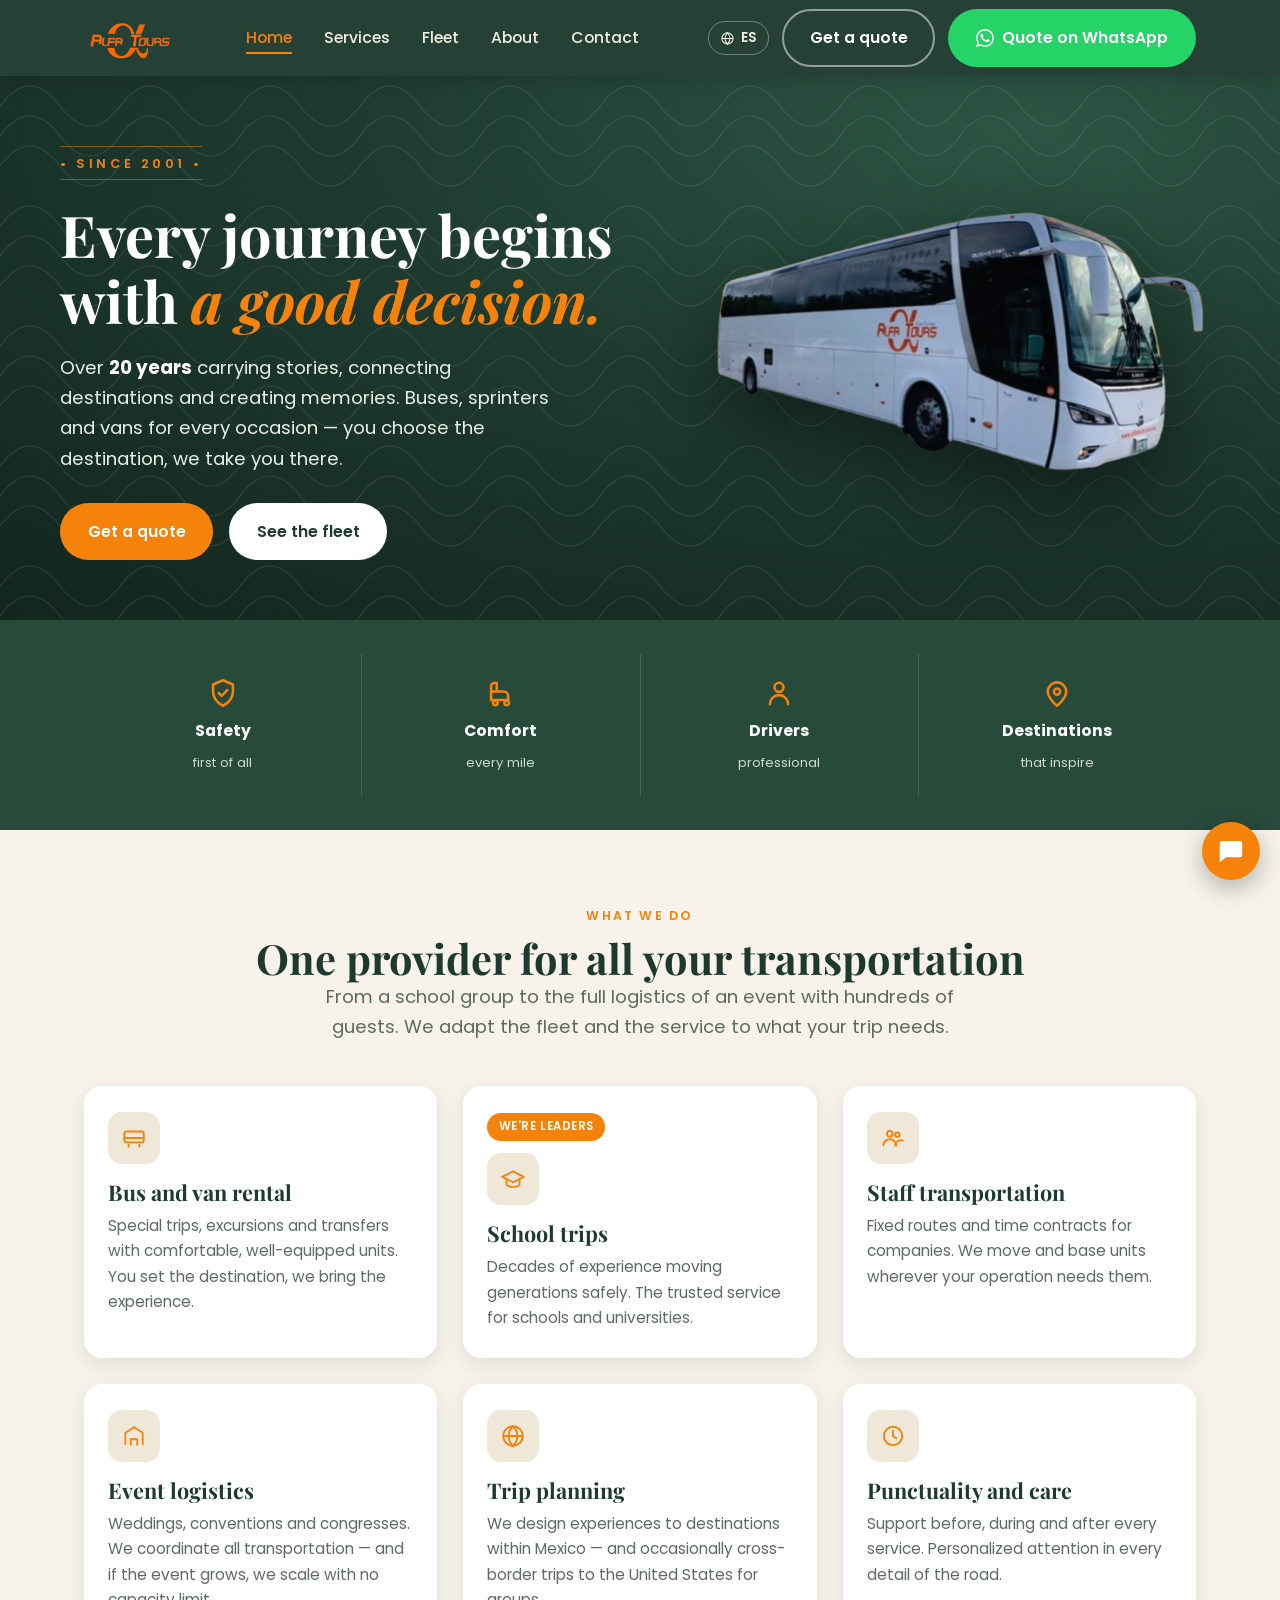
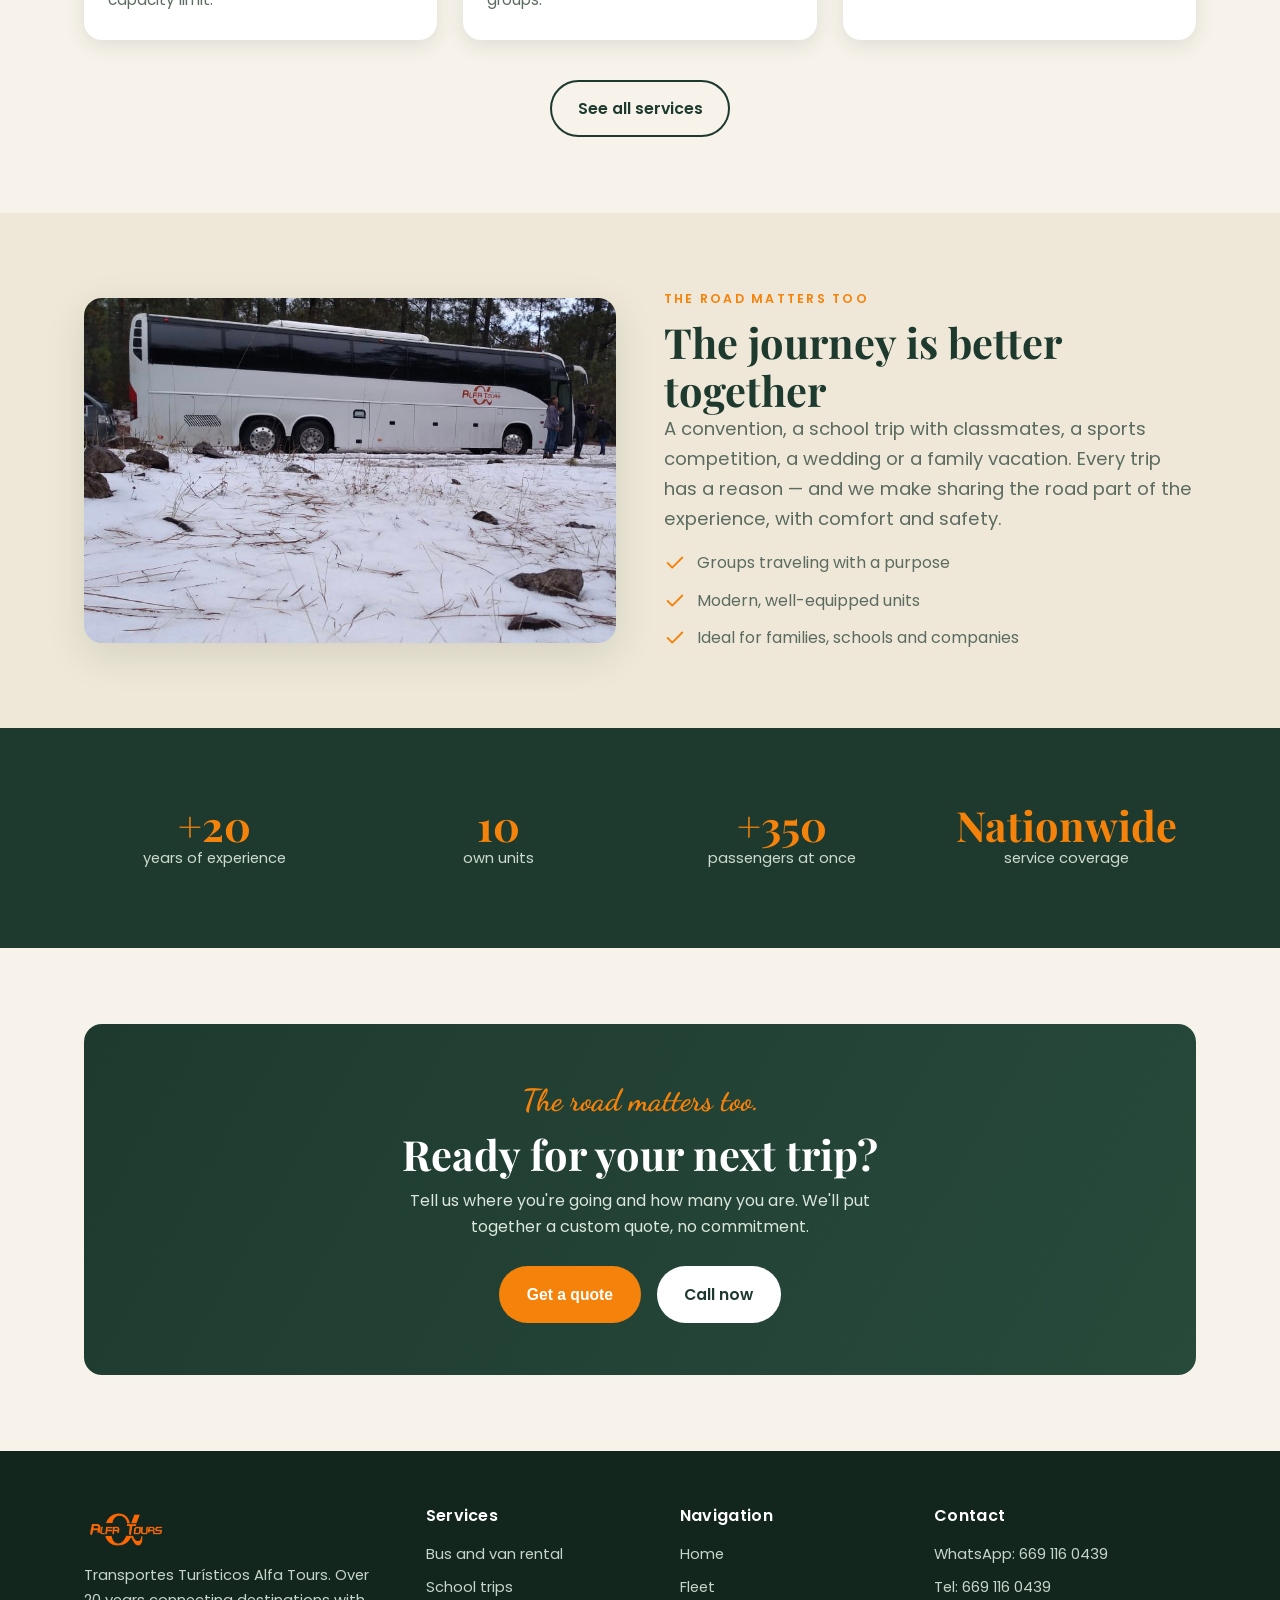
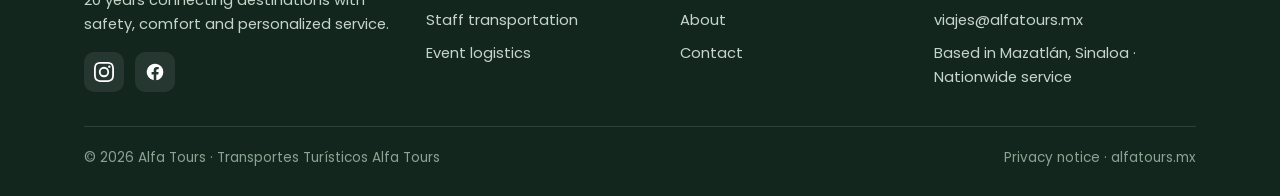
==== commit e5408844: "Aviso de privacidad (ES/EN) y enlace en el pie de todas las páginas" ====
--- a/en/index.html
+++ b/en/index.html
@@ -250,7 +250,7 @@
     </div>
     <div class="footer__bottom">
       <span>© <span class="js-year">2026</span> Alfa Tours · Transportes Turísticos Alfa Tours</span>
-      <span>alfatours.mx</span>
+      <span><a href="privacy.html">Privacy notice</a> · alfatours.mx</span>
     </div>
   </div>
 </footer>
--- a/css/styles.css
+++ b/css/styles.css
@@ -384,3 +384,16 @@
   .stats{grid-template-columns:repeat(2,1fr)}
   .section{padding:52px 0}
 }
+
+/* ===== Aviso de privacidad ===== */
+.legal{max-width:78ch}
+.legal h2{font-size:clamp(1.35rem,2.2vw,1.65rem);margin:2.2rem 0 .6rem;scroll-margin-top:96px}
+.legal p,.legal li{color:var(--gris);line-height:1.75}
+.legal ul,.legal ol{padding-left:1.4rem;margin:0 0 1rem}
+.legal li{margin-bottom:.35rem}
+.legal a{color:var(--verde);text-decoration:underline;text-decoration-color:var(--naranja);text-underline-offset:3px}
+.legal__fecha{font-size:.9rem;margin-bottom:.5rem}
+.legal__nota{border-left:3px solid var(--naranja);background:var(--crema-2);padding:14px 18px;border-radius:0 10px 10px 0}
+.legal__otro{margin-top:2.5rem;font-size:.95rem}
+.footer__bottom a{color:inherit}
+.footer__bottom a:hover{color:var(--naranja)}
